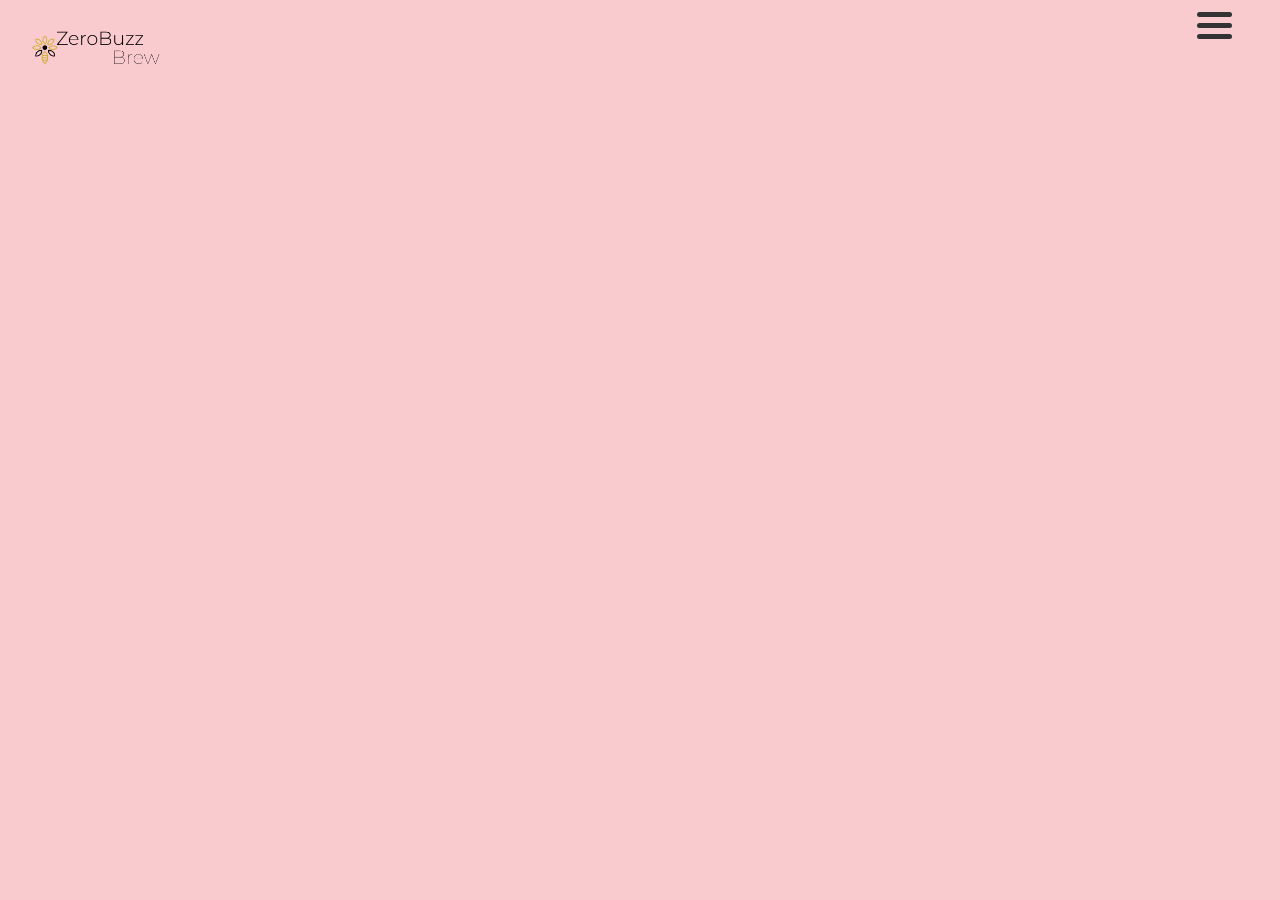
==== index.html @ d5bb7a89 "Header" ====
<!DOCTYPE html>
<html lang="da">
<head>
    <meta charset="UTF-8">
    <meta name="viewport" content="width=device-width, initial-scale=1.0">
    <title>ZeroBuzz Brew</title>
    <link rel="stylesheet" href="css/style.css">
</head>
<body>
<header> <!--Navigationsbar & logo-->
    <nav class="nav"> 
        <input type="checkbox" id="nav-checkbox" class="nav-checkbox"> <!--id skal bruges til checkboksens funktion, class skal style elementerne -->
    
        <!-- Burgerbar ikon -->
        <label for="nav-checkbox" class="nav-toggle">
                <section class="burgermenu-knap menu" onclick="myFunction(this)">
                    <section class="bar1"></section>
                    <section class="bar2"></section>
                    <section class="bar3"></section>
            </section></button>
        </label>
         
        <ul class="nav-menu"> <!-- burgermenu class-->
            <li><a href="index.html"> <!-- Logo, på linje med nav -->
               <img class="logo" src="images/lille-logo.webp" alt="lille-logo" >
            </a></li>

            <li><a class="dropdown-styling" href="#.html">NYHEDER</a> </li> 
            <li><a class="dropdown-styling" href="#.hmtl">ØL</a></li>
            <li><a class="dropdown-styling" href="#.html">EVENTS</a></li>
            <li><a class="dropdown-styling" href="#.html">BÆREDYGTIGHED</a></li>
            <li><a class="dropdown-styling" href="#.html">OM OS</a></li>
            <li><a class="dropdown-styling" href="#.html">FAQ</a></li>
        </ul>
    </nav>
</header>
<main>

</main>
</body>
</html>
---- css/style.css ----
/* Definerer de mest brugte farver og andre elementer i koden */
:root {
    --skriftfarve: #000;
    --primaer-lyseroed: #f9CBCE;
    --sekundaer-lyseroed: #DfADB0;
    --sekundaer-moerk-lyseroed: #C78D91;  
    --primaer-gul: #FFF3A4;
    --sekundaer-gul: #DFD381;
    --sekundaer-moerk-gul: #CCC06E;
}

a {
    text-decoration: none; /* fjerner streger under links */
    color: inherit; /* fjerner den blå farve i links */
    font-size: 1.2rem;
    font-weight: 300;
}

body {
    background-color: var(--primaer-lyseroed);
}

*,
*::before,
*::after {
    box-sizing: border-box;
    margin: 0;
    padding: 0;
    color: var(--skriftfarve);
    font-family: sans-serif;
}
/*------------------------------------------*/

/* FUNKTIONER / STYLING AF NAVIGATIONSBAR */

/* Styling af nav-tag */
nav {
    font-weight: 300;
    position: fixed; /* sikrer at nav følger skærmen, når der scrolles nedad */
    width: 100%; 
    top: 0; /* Placerer navigationen øverst på skærmen */
    z-index: 999; /* Høj z-index-værdi for at sikre, at det vises over andre elementer */
}

/* styling af den egentlige checkboks */
.nav-checkbox {
    display: none; /* fjerner den aktuelle checkboks fra syne*/
}

/* placering af burgermenu - bar-img */
.nav-toggle {
    position: absolute;
    cursor: pointer;
    margin: 0rem 1rem;
    right: 0; /* placerer img helt til højre */
    z-index: 1000; /* Sørger for, at burgermenu-ikonet vises over alt andet */
}

/* styling af burgermenu - bar-img */
.menu {
    width: 3.8rem; /* størrelse på img */
    margin: 0.4rem; /* placering af img fra top */
    right: 0;
    position: relative;
}

/* styling af navigation */
.nav-menu {
    display: flex;
    flex-direction: column; /* elementer på række - mobil view*/
    right: 0;
    margin: 0.7rem; 
    margin-bottom: 0; /* fjerner margin i bund */
    z-index: 100;
}

/* funktionalitet af burgermenu - bar-img */
#nav-checkbox:checked ~ ul.nav-menu li {
    display: block; /*kalder på liste elementerne, når der trykkes på bar-img */
}

/* styling af klik på links i nav */
a:active {
    background-color: var(--sekundaer-lyseroed); /* 
   giver aktiverede links en mørkere baggrundsfarve:*/
}

/* Justerer positionen af dropdown-lister */
.dropdown {
    position: absolute;
    right: 0; /* Højrestiller dropdown-listen */
    width: auto /* Definerer bredden af dropdown-listen */
}

/* layout af dropdown liste */
.dropdown li {
    border-style: solid;
    border-width: 0 0 0.15rem 0;
    border-color: var(--sekundaer-lyseroed);
    width: 95%;
}

/* styling af dropdown-lister */
ul {
    display: flex;
    flex-direction: column;
    list-style: none;
}

ul li a {
    display: block; 
    padding: 1rem 0.5rem;
}


/*----------------------------------------------*/


 /* STYLING AF LISTEDE ELEMENTER - LI */

/* layout af listede elementer */
.dropdown-styling {
    display: flex;
    justify-content: right; /* placerer menuen i højre side */
    padding-left: 1rem; /*luft mellem elementer */
    padding-right: 1.5rem;
    width: auto;
 }

 /* styling af tekst, i under-listede elementer*/
 li {
    display: flex;
    text-align: right;
    right: 0;
}

/* styling af listede elementer*/
nav li { 
    list-style: none; /* fjerner prikker fra listede elementer */
    display: none; /*viser kun listede elementer, når der klikkes på burgermenu-logo/img*/
}

/* placering af logo - i listede elementer */
li:first-child { /* first-child, fordi logo er første element i listede elementer. Denne skal være placeret anderledes. */
    margin-right: auto;
    display: block; /* sikrer at logo altid vises, selvom andre listede elementer er skjult*/
}

/* styling af logo-img */
.logo {
    width: 8rem; /* størrelse på img - rem pga. responsiv */
    margin-left: 0.8rem; /* luft omkring img, til nærliggende kanter*/
}


/*---------------------------------------------*/
/* Burgermenu Knappen */
.burgermenu-knap {
    display: inline-block; /* Giver mulighed for at indstille en bredde og højde på elementet */
    cursor: pointer; /* Ændre mussenmarkøren til en pegemarkør */
}
  
.bar1, .bar2, .bar3 {
    width: 35px; /* Bredden på burgermenuens streger */
    height: 5px; /* Tykkelsen på burgermenuens streger */
    background-color: #333; /* Udfyldt farve af burgermenuens streger */
    margin: 6px 0; /* Afstanden mellem hver bar */
    transition: 0.4s; /* Tiden overgangen tager */
    border-radius: 2rem; /* Afrundet kanter */
}
  
.change .bar1 {
    transform: translate(0, 11px) rotate(-45deg); /* Rotere første bar */
}
  
.change .bar2 {
    opacity: 0; /* Fade ud anden bar */
}
  
.change .bar3 {
    transform: translate(0, -11px) rotate(45deg); /* Rotere sidste bar */
}
  
/*---------------------------------------------*/
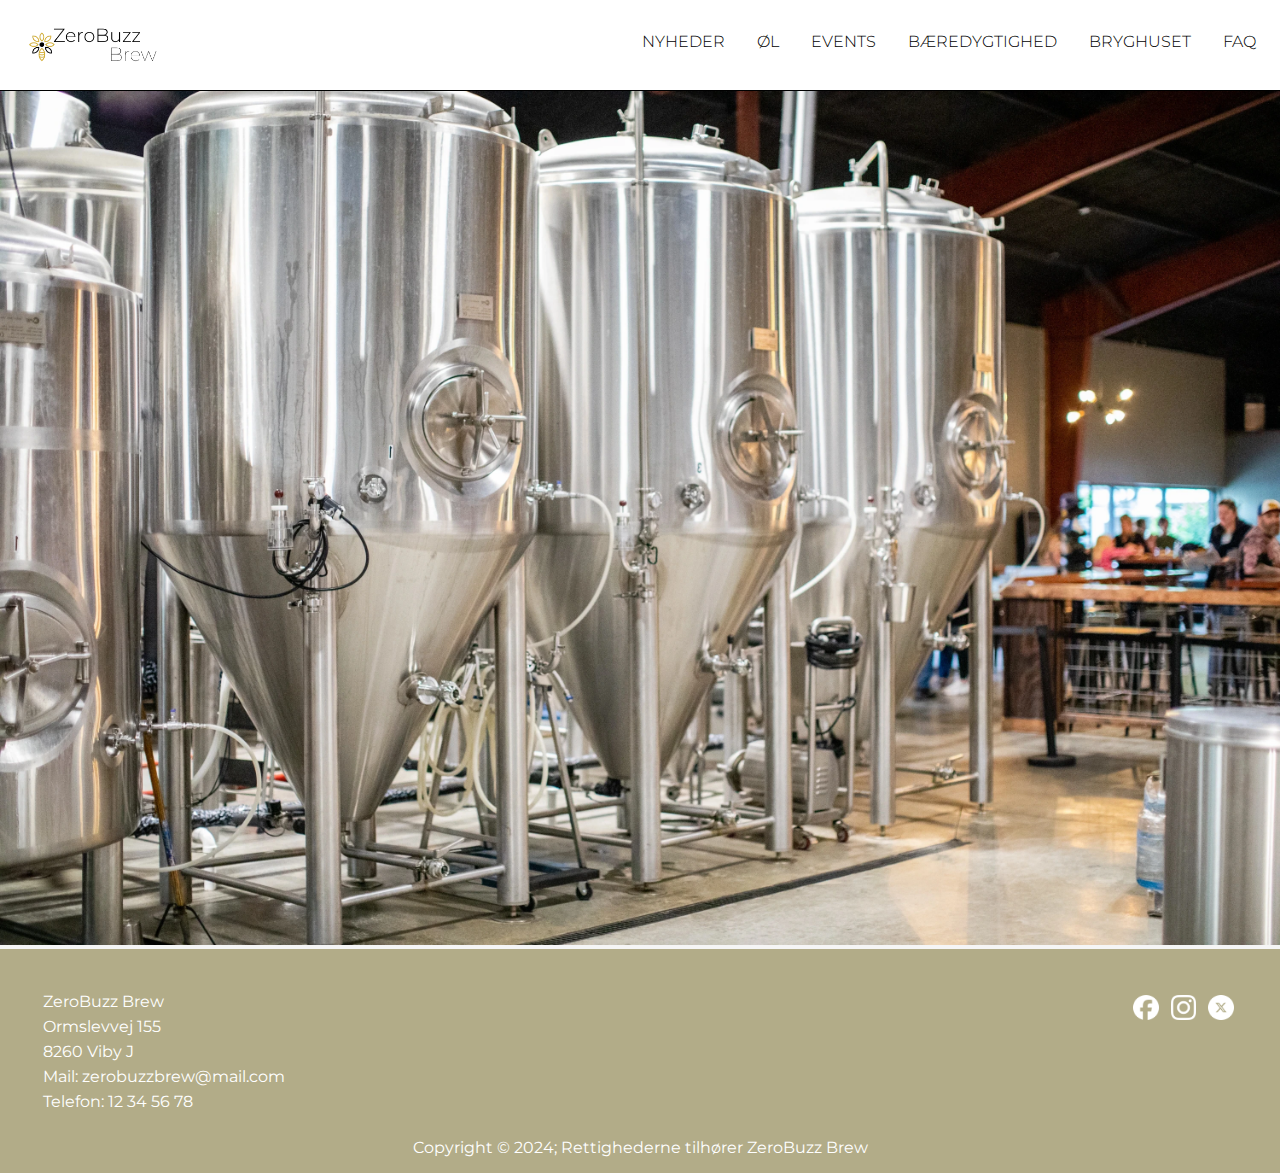
==== commit aeb2ed90: "torsdag formiddag" ====
--- a/index.html
+++ b/index.html
@@ -5,7 +5,17 @@
     <meta name="viewport" content="width=device-width, initial-scale=1.0">
     <title>ZeroBuzz Brew</title>
     <link rel="stylesheet" href="css/style.css">
+    <meta name="description" content="ZeroBuzz Brew
+    bedste alkoholfri øl. ZeroBuzz Brew er et mikrobryggeri, som specialisere i alkoholfri øl.">
+    <link rel="shortcut icon" href="#">
+
+    <!-- Google font  - Montserrat -->
+    <style>
+        @import url('https://fonts.googleapis.com/css2?family=Montserrat:ital,wght@0,100..900;1,100..900&display=swap');
+    </style>
+
 </head>
+
 <body>
 <header> <!--Navigationsbar & logo-->
     <nav class="nav"> 
@@ -26,16 +36,50 @@
             </a></li>
 
             <li><a class="dropdown-styling" href="#.html">NYHEDER</a> </li> 
-            <li><a class="dropdown-styling" href="#.hmtl">ØL</a></li>
-            <li><a class="dropdown-styling" href="#.html">EVENTS</a></li>
+            <li><a class="dropdown-styling" href="beers.html">ØL</a></li>
+            <li><a class="dropdown-styling" href="events.html">EVENTS</a></li>
             <li><a class="dropdown-styling" href="#.html">BÆREDYGTIGHED</a></li>
-            <li><a class="dropdown-styling" href="#.html">OM OS</a></li>
+            <li><a class="dropdown-styling" href="brewery.html">BRYGHUSET</a></li>
             <li><a class="dropdown-styling" href="#.html">FAQ</a></li>
         </ul>
     </nav>
 </header>
 <main>
+    <section >
+        <img src="images/brewery.webp" alt="bryghus" class="pic">
+    </section>
+</main>
+<footer>
+    <section class="footerContainer">
 
-</main>
+        <section class="footerAdresse">
+            <p>ZeroBuzz Brew</p>
+            <p>Ormslevvej 155</p>
+            <p>8260 Viby J</p>
+            <p>Mail: zerobuzzbrew@mail.com</p>
+            <p>Telefon: 12 34 56 78</p>
+        </section>
+
+        <section class="footerSocialemedier">
+            <li><a class="footer" href="#">
+                <img src="images/facebook-icon.webp" alt="facebook-icon">
+            </a></li>
+            <li><a class="footer" href="#">
+                <img src="images/instagram-icon.webp" alt="instagram-icon">
+            </a></li> 
+            <li><a class="footer" href="#">
+                <img src="images/x-icon.webp" alt="x-icon">
+            </a></li>
+        </section>
+    
+    </section>
+
+    <section class="footerBottom">
+        <p>Copyright &copy; 2024; Rettighederne tilhører ZeroBuzz Brew</p>
+    </section>
+
+</footer>
+
+<script src="js/script.js"></script>
 </body>
 </html>--- a/css/style.css
+++ b/css/style.css
@@ -1,45 +1,58 @@
+/* / <uniquifier>: Use a unique and descriptive class name
+// <weight>: Use a value from 100 to 900
+
+.montserrat-<uniquifier> {
+  font-family: "Montserrat", sans-serif;
+  font-optical-sizing: auto;
+  font-weight: <weight>;
+  font-style: normal;
+} */
+
+
 /* Definerer de mest brugte farver og andre elementer i koden */
 :root {
-    --skriftfarve: #000;
-    --primaer-lyseroed: #f9CBCE;
-    --sekundaer-lyseroed: #DfADB0;
-    --sekundaer-moerk-lyseroed: #C78D91;  
-    --primaer-gul: #FFF3A4;
-    --sekundaer-gul: #DFD381;
-    --sekundaer-moerk-gul: #CCC06E;
+    --sort: #000;
+    --hvid: #ffffff;
+    --navigationsbar: #ffffff;
+    --baggrundsfarve: #f5f5f5;
 }
 
 a {
     text-decoration: none; /* fjerner streger under links */
     color: inherit; /* fjerner den blå farve i links */
-    font-size: 1.2rem;
+    font-size: 1rem;
     font-weight: 300;
-}
-
-body {
-    background-color: var(--primaer-lyseroed);
-}
-
+    font-family: "Montserrat", sans-serif;
+}
+
+
+/* Basic stylings - generelt for html */
 *,
 *::before,
 *::after {
-    box-sizing: border-box;
     margin: 0;
     padding: 0;
-    color: var(--skriftfarve);
-    font-family: sans-serif;
-}
-/*------------------------------------------*/
-
-/* FUNKTIONER / STYLING AF NAVIGATIONSBAR */
+    box-sizing: border-box;
+    font-family: "Montserrat", sans-serif;
+}
+
+body {
+    background-color: var(--baggrundsfarve);
+    font-family: "Montserrat", sans-serif;
+}
+
+/*---------------------------------------------------------------------------------------*/
+
+/* NAVIGATIONSBAR STYLING */
 
 /* Styling af nav-tag */
 nav {
     font-weight: 300;
     position: fixed; /* sikrer at nav følger skærmen, når der scrolles nedad */
-    width: 100%; 
+    width: 100%; /* Fylder hele skærmen ud */
     top: 0; /* Placerer navigationen øverst på skærmen */
     z-index: 999; /* Høj z-index-værdi for at sikre, at det vises over andre elementer */
+    background-color: var(--navigationsbar);
 }
 
 /* styling af den egentlige checkboks */
@@ -47,20 +60,19 @@
     display: none; /* fjerner den aktuelle checkboks fra syne*/
 }
 
-/* placering af burgermenu - bar-img */
+/* placering af burgermenu - bar */
 .nav-toggle {
     position: absolute;
     cursor: pointer;
     margin: 0rem 1rem;
-    right: 0; /* placerer img helt til højre */
+    right: 0; /* placerer elementet helt til højre */
     z-index: 1000; /* Sørger for, at burgermenu-ikonet vises over alt andet */
 }
 
-/* styling af burgermenu - bar-img */
+/* styling af burgermenu - bar */
 .menu {
-    width: 3.8rem; /* størrelse på img */
-    margin: 0.4rem; /* placering af img fra top */
-    right: 0;
+    margin: 1.5rem; /* placering af bar fra top */
+    right: 0; /* placerer elementet helt til højre */
     position: relative;
 }
 
@@ -68,71 +80,33 @@
 .nav-menu {
     display: flex;
     flex-direction: column; /* elementer på række - mobil view*/
-    right: 0;
-    margin: 0.7rem; 
+    right: 0; /* placerer elementet helt til højre */
+    margin: 0.7rem; /* Giver luft omkring */
     margin-bottom: 0; /* fjerner margin i bund */
-    z-index: 100;
+    z-index: 1000;
 }
 
 /* funktionalitet af burgermenu - bar-img */
 #nav-checkbox:checked ~ ul.nav-menu li {
-    display: block; /*kalder på liste elementerne, når der trykkes på bar-img */
+    display: block; /*kalder på liste elementerne, når der trykkes på bar */
 }
 
 /* styling af klik på links i nav */
 a:active {
-    background-color: var(--sekundaer-lyseroed); /* 
-   giver aktiverede links en mørkere baggrundsfarve:*/
-}
-
-/* Justerer positionen af dropdown-lister */
-.dropdown {
-    position: absolute;
-    right: 0; /* Højrestiller dropdown-listen */
-    width: auto /* Definerer bredden af dropdown-listen */
-}
-
-/* layout af dropdown liste */
-.dropdown li {
-    border-style: solid;
-    border-width: 0 0 0.15rem 0;
-    border-color: var(--sekundaer-lyseroed);
-    width: 95%;
-}
-
-/* styling af dropdown-lister */
-ul {
-    display: flex;
-    flex-direction: column;
-    list-style: none;
-}
-
-ul li a {
-    display: block; 
-    padding: 1rem 0.5rem;
-}
-
-
-/*----------------------------------------------*/
-
-
- /* STYLING AF LISTEDE ELEMENTER - LI */
+    background-color: var(--hvid); /* giver aktiverede links en mørkere baggrundsfarve:*/
+}
 
 /* layout af listede elementer */
 .dropdown-styling {
     display: flex;
-    justify-content: right; /* placerer menuen i højre side */
+    justify-content: left; /* placerer menuen i venstre side */
     padding-left: 1rem; /*luft mellem elementer */
-    padding-right: 1.5rem;
-    width: auto;
- }
-
- /* styling af tekst, i under-listede elementer*/
- li {
-    display: flex;
-    text-align: right;
-    right: 0;
-}
+    padding-right: 1rem; /*luft mellem elementer */
+    width: 100%; /* Fylder hele skærmen ud */
+    border-bottom: 0.5px solid var(--sort);
+}
+
+/* styling af tekst, i under-listede elementer*/
 
 /* styling af listede elementer*/
 nav li { 
@@ -146,6 +120,17 @@
     display: block; /* sikrer at logo altid vises, selvom andre listede elementer er skjult*/
 }
 
+ul {
+    display: flex;
+    flex-direction: column; /* Placerer elementerne i en kolonne */
+    list-style: none; /* fjerner prikker fra listede elementer */
+}
+
+ul li a {
+    display: block; 
+    padding: 1rem 0.5rem; /* Afstand 1rem til top og bund. Afstand til siderne*/
+}
+
 /* styling af logo-img */
 .logo {
     width: 8rem; /* størrelse på img - rem pga. responsiv */
@@ -153,22 +138,21 @@
 }
 
 
-/*---------------------------------------------*/
-/* Burgermenu Knappen */
+/*------------------------------------------------------------------------------------------*/
+/* Burgermenu Knappen STYLING */
 .burgermenu-knap {
     display: inline-block; /* Giver mulighed for at indstille en bredde og højde på elementet */
     cursor: pointer; /* Ændre mussenmarkøren til en pegemarkør */
 }
   
 .bar1, .bar2, .bar3 {
-    width: 35px; /* Bredden på burgermenuens streger */
-    height: 5px; /* Tykkelsen på burgermenuens streger */
-    background-color: #333; /* Udfyldt farve af burgermenuens streger */
-    margin: 6px 0; /* Afstanden mellem hver bar */
+    width: 35px; /* Bredden på burgermenuens bar */
+    height: 3px; /* Tykkelsen på burgermenuens bar */
+    background-color: var(--sort); /* Udfyldt farve af burgermenuens bar */
+    margin: 8px 0; /* Afstanden mellem hver bar */
     transition: 0.4s; /* Tiden overgangen tager */
     border-radius: 2rem; /* Afrundet kanter */
 }
-  
 .change .bar1 {
     transform: translate(0, 11px) rotate(-45deg); /* Rotere første bar */
 }
@@ -180,5 +164,320 @@
 .change .bar3 {
     transform: translate(0, -11px) rotate(45deg); /* Rotere sidste bar */
 }
-  
-/*---------------------------------------------*/+/*------------------------------------------------------------------------------------------*/
+/*  */
+/* FOOTER STYLING */
+footer {
+    background-color: #B2AC88;
+    width: 100%; /* Fylder hele skærmen ud */
+    padding: 2.5rem 2.5rem 1rem; /* Afstand rundet om elementerne i rem, så det er responsivt */
+    color: var(--hvid); /* Gør skriften hvid */
+}
+  
+.footerContainer {
+    display: flex;
+    justify-content: space-between; /* Placerer elementerne i hver side af skærmen */
+}
+  
+.footerAdresse p {
+    padding: 3px; /* Afstand mellem teksten */
+}
+  
+.footerSocialemedier {
+    list-style: none; /* Fjerner prikker fra listede elementer */
+    display: flex;
+    flex-direction: row; /* Placerer elementerne i på række */ 
+}
+.footerSocialemedier img {
+    width: 1.6rem; /* Definere størrelsen på ikonerne */
+    height: auto;
+    margin: 6px; /* Luft omrking hvert element */
+}
+ /*  */
+.footerBottom {
+    padding-top: 1.5rem;  /* Afstand til footerContainer over */
+    text-align: center;  /* Placerer teksten i midten */
+}
+
+/*------------------------------------------------------------------------------------------*/
+/* STYLING AF MAIN */
+main{
+    margin-top: 5.7rem;  /* Rykker det ud under fra headeren */
+}
+
+.pic {
+    width: 100%;
+}
+
+/*------------------------------------------------------------------------------------------*/
+/* ØL STYLING */
+
+/* Styling af velkomst billed */
+.billed-container-top {
+    position: relative;
+}
+
+.billed-container-top img {
+    display: block;
+    width: 100%;
+    object-fit: cover;
+}
+
+/* Styling af tekst over billed */
+.overlay-tekst {
+    position: absolute;
+    top: 50%; /* sikrer placering i midten, både vertikalt og horisontalt i forhold til det omsluttende billede. */
+    left: 50%; /* sikrer placering i midten */
+    transform: translate(-50%, -50%); /* Transform-funktionen bruges til at finjustere placeringen */
+    padding: 1rem; /* Luft omkring tekst */
+    color: var(--hvid); /* Gør skriften hvid */
+    text-align: center; /* Placerer teksten i midten */
+}
+
+.overlay-heading {
+    font-size: 2rem; /* Tekst størrelsen */
+    font-weight: 400; /* Tykkelsen af teksten */
+}
+
+.overlay-bodytext {
+    line-height: 1.8rem; /*linjeafstand*/
+    font-weight: 200; /* Tykkelsen af teksten */
+}
+
+/* bodytext - teksten under billedet */
+.beer-bodytext {
+    display: flex;
+    justify-content: center; /* Placerer tekstboksen i midten */
+    text-align: center; /* Placere teksen i midten */
+    padding: 3rem; /* Luft omkring tekstboksen */
+}
+
+/* Produkt galleri */
+.products-gallery {
+    width: 100%;
+    display: flex;
+    flex-direction: column; /* Placerer elementerne i en kolonne */
+    padding: 1.5rem;  /* Luft omkring */
+}
+
+.products-gallery img {
+    width: 100%;  /* Størrelsen på billedet */
+    height: auto; 
+    
+}
+
+.product-description {
+    text-align: center;  /* Placerer teksten i midten */
+}
+
+/*------------------------------------------------------------------------------------------*/
+
+/* EVENTS STYLING */
+
+/* Overskrift */
+.events-heading h1 {
+    display: flex;
+    justify-content: center; /* Placerer tekstboksen i midten */
+    text-align: center; /* Placere teksen i midten */
+    padding: 3rem; /* Luft omkring tekstboksen */
+    font-weight: 500;
+}
+
+/* events dele */
+.events-del {
+    width: 100%;
+    display: flex;
+    flex-direction: column; /* Placerer elementerne i en kolonne */
+    padding: 1rem 1rem; /* Luft omkring */
+
+}
+
+.events-del img {
+    width: 100%;  /* Størrelsen på billedet */
+    height: auto; 
+    border-radius: 2rem; /* Afrundet kanter */
+}
+
+.events-description {
+    text-align: center;  /* Placerer teksten i midten */
+    padding-top: 1rem; /* Afstand mellem billed og tekst under */
+}
+
+
+/*------------------------------------------------------------------------------------------*/
+
+/* BRYGHUSET STYLING */
+
+/* Overskrift */
+.brewery-heading h1 {
+    display: flex;
+    justify-content: center; /* Placerer tekstboksen i midten */
+    text-align: center; /* Placere teksen i midten */
+    padding: 3rem; /* Luft omkring tekstboksen */
+    font-weight: 500;
+}
+
+.brewery-history {
+    display: flex;
+    flex-direction: column;
+    justify-content: center;
+    padding: 0 3rem 3rem 3rem;
+}
+
+.brewery-history1 {
+    padding-bottom: 3.5rem;
+}
+
+.brewery-history h4 {
+    text-align:left;
+    font-weight: 600;
+    font-style: bold;
+}
+
+.brewery-history p {
+    font-weight: 200;
+    padding-top: 1rem;
+    padding-bottom: 2rem;
+}
+
+
+/*------------------------------------------------------------------------------------------*/
+
+/* RESPONSIVE - MEDIA QUERIES */
+
+
+/* FOR MOBILE VIEW */
+@media only screen and (max-width: 320px) {
+    /* STYLING AF FOOTER */
+    .footerSocialemedier {
+        flex-direction: column;  /* Placerer elementerne i en kolonne */
+    }
+    .footerSocialemedier img {
+        margin: 3px;  /* Luften omkring elementerne */
+    }
+}
+
+@media only screen and (max-width: 425px) {
+    .overlay-bodytext {
+        display: none; /* Fjerne teksten, da jeg synes det ikke passer til mobil layout */
+    }
+}
+
+
+/* FOR DESKTOP VIEW */
+@media only screen and (min-width: 768px) {
+    /* STYLING AF NAVIGATION */
+    nav {
+        border-bottom: 0.5px solid var(--sort);  /* Placere en streg under header */
+    }
+    .nav-toggle {
+        display: none; /* skjuler bar-img i desktop view */
+    }
+
+    .nav-menu {
+        flex-direction: row; /* ændrer opstilling/retning på listede elementer i nav */
+        /* styling af navigationsbar */
+        display: flex;
+        right: 0; /* placerer elementet helt til højre */
+        margin: 0.5rem; /* Afstand omkring */
+        z-index: 100;
+    }
+
+    .dropdown-styling {
+        margin-top: 0.5rem; /* gør teksten på linje med logo (midten) */
+        margin-bottom: 0.5rem; /* gør giver sammen afstand som top til tekst til tekst til bund */
+        border-bottom: none; /* Fjerne stregen under hvert element */
+    }
+
+    nav li {
+        display: block; /* gør listede elementer synlige */
+    }
+
+    a {
+        font-size: 0.9rem; /* tilpasser tekst størrelsen skærmstørrelsen */
+    }
+
+ /* ØL */
+    .overlay-heading {
+        font-size: 3rem; /* Tekstens størrelse */
+        font-weight: 400; /* Tykkelsen på teksen */
+    }
+
+    .overlay-bodytext {
+        font-size: 1.25rem; /* Tekstens størrelse */
+    }
+
+    /* Produkt galleri */
+    .products-gallery-row {
+        display: flex;
+        flex-flow: row wrap; /* Placerer elementerne på en række med 'row' og med 'wrap' pakker elementerne på flere linjer. */
+        justify-content: center; /* Placerer elementerne i midten */
+    }
+
+    .products-gallery {
+        width: 50%; /* Størrelsen på elementerne */
+    }
+
+    .product-description {
+        padding: 2rem; /* Luft omkring teksten */
+    }
+
+/* EVENTS */
+
+    /* Events dele */
+    .events-row {
+        display: flex;
+        flex-flow: row wrap; /* Placerer elementerne på en række med 'row' og med 'wrap' pakker elementerne på flere linjer. */
+        justify-content: center; /* Placerer elementerne i midten */
+    }
+
+    .events-del {
+        width: 50%; /* Størrelsen på elementerne */
+    }
+
+    .events-description {
+        padding: 2rem; /* Luft omkring teksten */
+    }
+
+}
+
+
+
+@media only screen and (min-width: 769px) {
+    a {
+        font-size: 1rem; /* tilpasser tekst størrelsen skærmstørrelsen */
+    }
+
+ /* ØL */
+    .overlay-heading {
+        font-size: 4rem; /* Tekstens størrelsen */
+    }
+
+    .overlay-bodytext {
+        font-size: 1.5rem; /* Tekstens størrelsen */
+        line-height: 2.3rem; /* Linjeafstand */
+    }
+
+    /* Produkt galleri */
+    .products-gallery-row {
+        display: flex;
+        flex-flow: row wrap; /* Placerer elementerne på en række med 'row' og med 'wrap' pakker elementerne på flere linjer. */
+        justify-content: center; /* Placerer elementerne i midten */
+    }
+
+    .products-gallery {
+        width: 25%; /* Størrelsen på elementerne */
+    }
+
+/* EVENTS */
+    /* events dele */
+    .events-row {
+        display: flex;
+        flex-flow: row wrap; /* Placerer elementerne på en række med 'row' og med 'wrap' pakker elementerne på flere linjer. */
+        justify-content: center; /* Placerer elementerne i midten */
+    }
+
+    .events-del {
+        width: 25%; /* Størrelsen på elementerne */
+    }
+}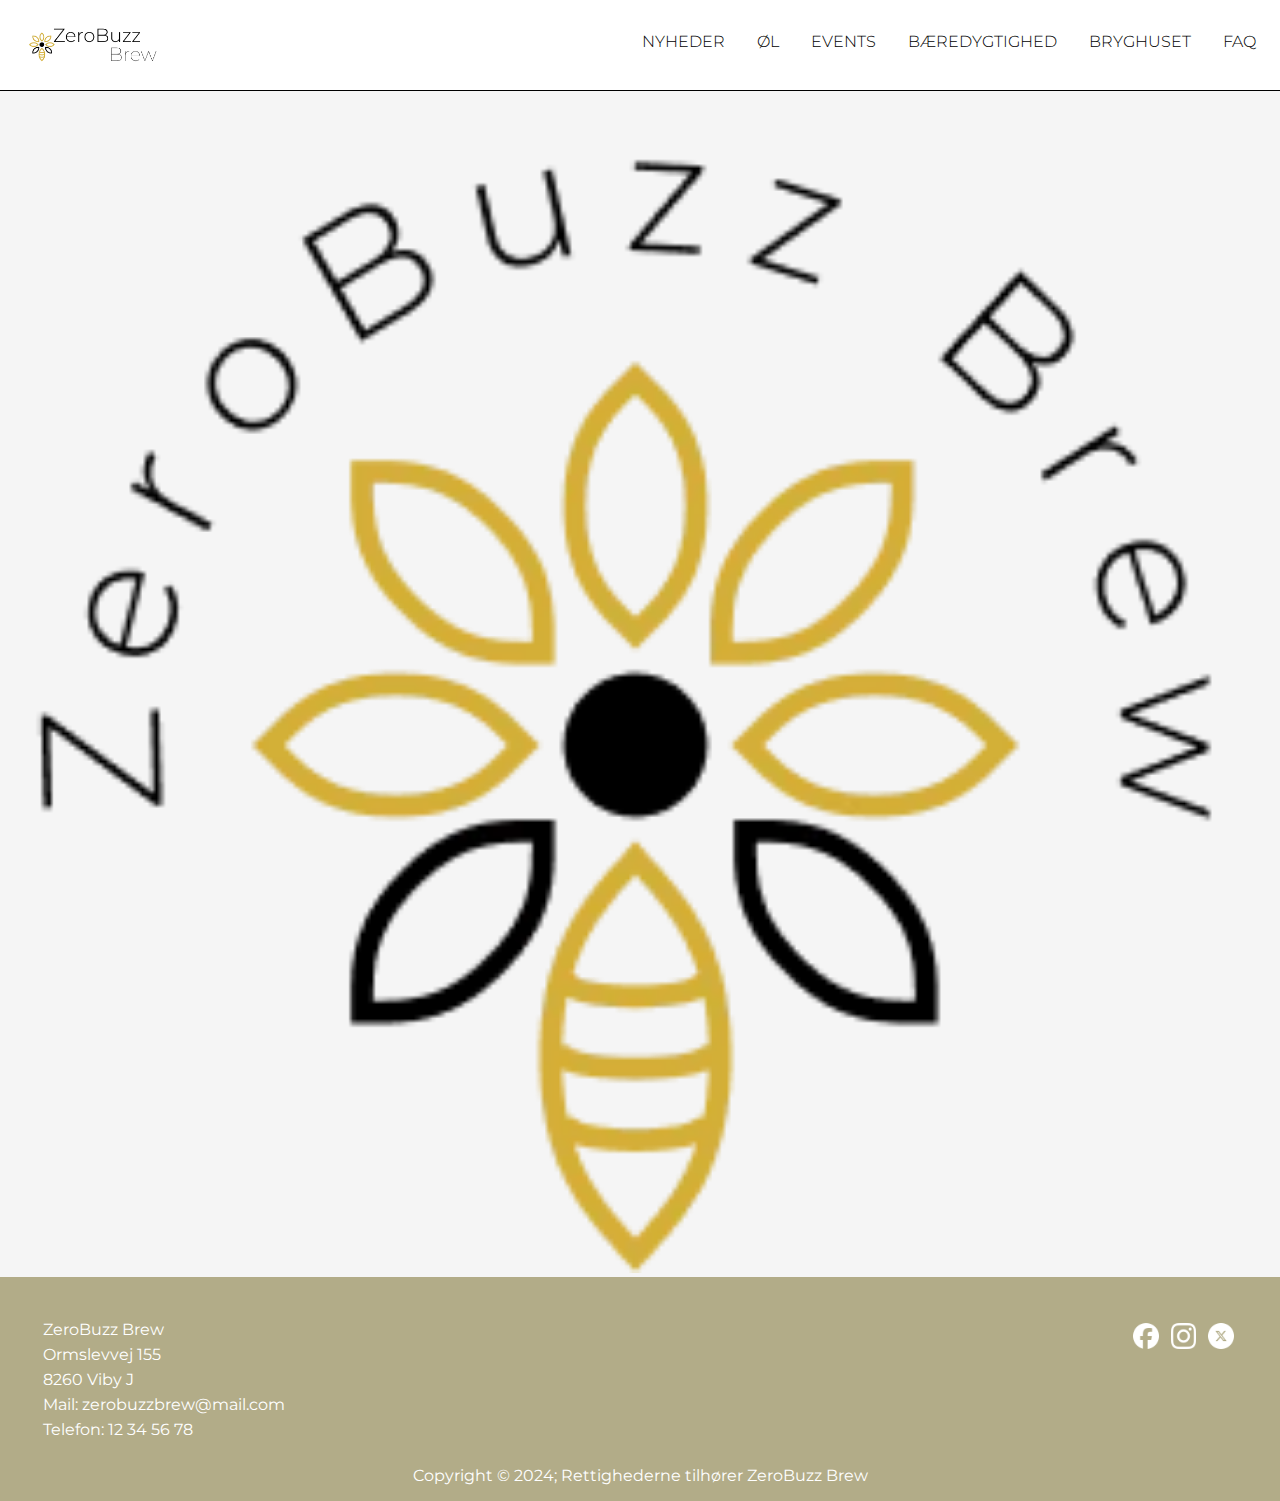
==== commit 3caeb337: "torsdag aften" ====
--- a/index.html
+++ b/index.html
@@ -46,7 +46,7 @@
 </header>
 <main>
     <section >
-        <img src="images/brewery.webp" alt="bryghus" class="pic">
+        <img src="images/stor-logo.webp" alt="stor-logo" class="pic">
     </section>
 </main>
 <footer>
--- a/css/style.css
+++ b/css/style.css
@@ -340,33 +340,54 @@
     padding-bottom: 2rem;
 }
 
+.brewery-img1 {
+    width: 100%;
+    padding-bottom: 1.5rem;
+    border-radius: 1.75rem 6rem 0 6rem;
+}
+
+.brewery-img2 {
+    width: 100%;
+    padding-bottom: 1.5rem;
+    border-radius: 6rem 1.75rem 6rem 0;
+}
 
 /*------------------------------------------------------------------------------------------*/
 
 /* RESPONSIVE - MEDIA QUERIES */
 
 
-/* FOR MOBILE VIEW */
+/* FOR MOBILE VIEW - LILLE MOBIL*/
 @media only screen and (max-width: 320px) {
-    /* STYLING AF FOOTER */
+ /* STYLING AF FOOTER */
     .footerSocialemedier {
         flex-direction: column;  /* Placerer elementerne i en kolonne */
     }
     .footerSocialemedier img {
         margin: 3px;  /* Luften omkring elementerne */
     }
-}
-
+    footer {
+        font-size: 0.5rem;
+    }
+}
+
+/* FOR MOBILE VIEW - STOR MOBIL*/
 @media only screen and (max-width: 425px) {
+ /* FOOTER */
+    footer {
+        font-size: 0.8rem;
+    }
+ /* ØL */
     .overlay-bodytext {
         display: none; /* Fjerne teksten, da jeg synes det ikke passer til mobil layout */
     }
 }
 
 
+
 /* FOR DESKTOP VIEW */
 @media only screen and (min-width: 768px) {
-    /* STYLING AF NAVIGATION */
+ /* STYLING AF NAVIGATION */
     nav {
         border-bottom: 0.5px solid var(--sort);  /* Placere en streg under header */
     }
@@ -422,7 +443,7 @@
         padding: 2rem; /* Luft omkring teksten */
     }
 
-/* EVENTS */
+ /* EVENTS */
 
     /* Events dele */
     .events-row {
@@ -438,7 +459,13 @@
     .events-description {
         padding: 2rem; /* Luft omkring teksten */
     }
-
+ /* BREWERY */
+    .brewery-history img {
+        width: 75%;
+        display: flex;
+        align-self: center;
+        padding-bottom: 2.5rem;
+    }
 }
 
 
@@ -469,7 +496,7 @@
         width: 25%; /* Størrelsen på elementerne */
     }
 
-/* EVENTS */
+ /* EVENTS */
     /* events dele */
     .events-row {
         display: flex;
@@ -480,4 +507,12 @@
     .events-del {
         width: 25%; /* Størrelsen på elementerne */
     }
+
+ /* BREWERY */
+    .brewery-history img {
+        width: 65%;
+        display: flex;
+        align-self: center;
+        padding-bottom: 2.5rem;
+    }   
 }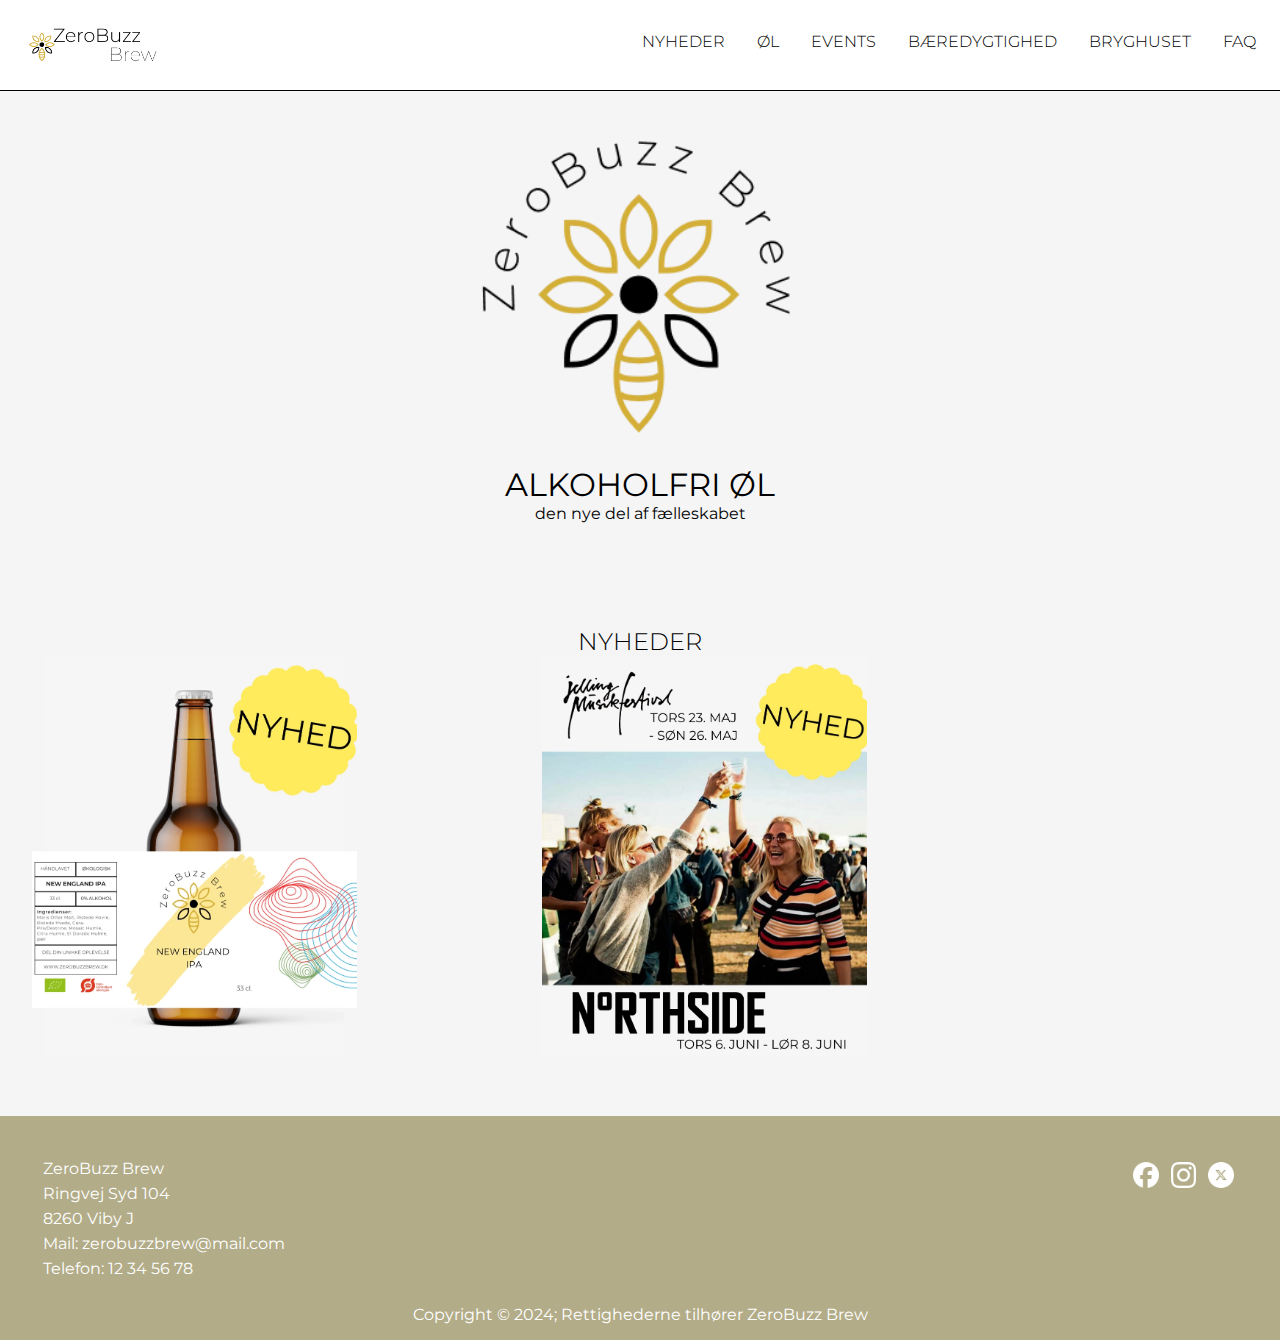
==== commit cc17acca: "fredag aften" ====
--- a/index.html
+++ b/index.html
@@ -13,10 +13,14 @@
     <style>
         @import url('https://fonts.googleapis.com/css2?family=Montserrat:ital,wght@0,100..900;1,100..900&display=swap');
     </style>
+    <!-- Google pil -->
+    <link rel="stylesheet" href="https://fonts.googleapis.com/css2?family=Material+Symbols+Outlined:opsz,wght,FILL,GRAD@20..48,100..700,0..1,-50..200" /> <!-- pil mod venstre -->
+    <link rel="stylesheet" href="https://fonts.googleapis.com/css2?family=Material+Symbols+Outlined:opsz,wght,FILL,GRAD@20..48,100..700,0..1,-50..200" /> <!-- pil mod højre -->
 
 </head>
 
 <body>
+
 <header> <!--Navigationsbar & logo-->
     <nav class="nav"> 
         <input type="checkbox" id="nav-checkbox" class="nav-checkbox"> <!--id skal bruges til checkboksens funktion, class skal style elementerne -->
@@ -44,17 +48,39 @@
         </ul>
     </nav>
 </header>
+
 <main>
-    <section >
-        <img src="images/stor-logo.webp" alt="stor-logo" class="pic">
+    <section class="forside-velkomst">
+        <img src="images/stor-logo.webp" alt="stor-logo" class="forside-logo">
+        <h1>ALKOHOLFRI ØL </h1>
+        <p>den nye del af fælleskabet</p>
+    </section>
+
+    <section class="forside-nyhed">
+        <h2>NYHEDER</h2>
+        <section class="slider-wrapper">
+            <section class="image-list">
+                <li><a href="beers.html"> <img src="images/nyhed-øl.webp" alt="Nyhed - new england ipa" class="image-item"></a></li>
+                <li><a href="#"> <img src="images/nyhed-festival.webp" alt="Nyhed - festival" class="image-item"></a></li>
+            </section>
+        </section>
+    </section>
+
+    <section class="forside-events">
+
+    </section>
+
+
+    <section class="forside-brewery">
+
     </section>
 </main>
+
 <footer>
     <section class="footerContainer">
-
         <section class="footerAdresse">
             <p>ZeroBuzz Brew</p>
-            <p>Ormslevvej 155</p>
+            <p>Ringvej Syd 104</p>
             <p>8260 Viby J</p>
             <p>Mail: zerobuzzbrew@mail.com</p>
             <p>Telefon: 12 34 56 78</p>
@@ -71,13 +97,11 @@
                 <img src="images/x-icon.webp" alt="x-icon">
             </a></li>
         </section>
-    
     </section>
 
     <section class="footerBottom">
         <p>Copyright &copy; 2024; Rettighederne tilhører ZeroBuzz Brew</p>
     </section>
-
 </footer>
 
 <script src="js/script.js"></script>
--- a/css/style.css
+++ b/css/style.css
@@ -1,12 +1,3 @@
-/* / <uniquifier>: Use a unique and descriptive class name
-// <weight>: Use a value from 100 to 900
-
-.montserrat-<uniquifier> {
-  font-family: "Montserrat", sans-serif;
-  font-optical-sizing: auto;
-  font-weight: <weight>;
-  font-style: normal;
-} */
 
 
 /* Definerer de mest brugte farver og andre elementer i koden */
@@ -20,9 +11,9 @@
 a {
     text-decoration: none; /* fjerner streger under links */
     color: inherit; /* fjerner den blå farve i links */
-    font-size: 1rem;
-    font-weight: 300;
-    font-family: "Montserrat", sans-serif;
+    font-size: 1rem; /* Skriftstørrelse */
+    font-weight: 300; /* Skrifttykkelse */
+    font-family: "Montserrat", sans-serif; /* Skrifttype */
 }
 
 
@@ -37,22 +28,25 @@
 }
 
 body {
-    background-color: var(--baggrundsfarve);
-    font-family: "Montserrat", sans-serif;
-}
-
+    background-color: var(--baggrundsfarve); /* Baggrundsfarve */
+    font-family: "Montserrat", sans-serif; /* Skrifttype */
+}
+
+main{
+    margin-top: 5.7rem;  /* Rykker det ud under fra headeren */
+}
 /*---------------------------------------------------------------------------------------*/
 
 /* NAVIGATIONSBAR STYLING */
 
 /* Styling af nav-tag */
 nav {
-    font-weight: 300;
+    font-weight: 300; /* Skrifttype */
     position: fixed; /* sikrer at nav følger skærmen, når der scrolles nedad */
     width: 100%; /* Fylder hele skærmen ud */
     top: 0; /* Placerer navigationen øverst på skærmen */
     z-index: 999; /* Høj z-index-værdi for at sikre, at det vises over andre elementer */
-    background-color: var(--navigationsbar);
+    background-color: var(--navigationsbar); /* Baggrundsfarve */
 }
 
 /* styling af den egentlige checkboks */
@@ -64,7 +58,7 @@
 .nav-toggle {
     position: absolute;
     cursor: pointer;
-    margin: 0rem 1rem;
+    margin: 0rem 1rem; /* Luft over til siderne */
     right: 0; /* placerer elementet helt til højre */
     z-index: 1000; /* Sørger for, at burgermenu-ikonet vises over alt andet */
 }
@@ -103,7 +97,7 @@
     padding-left: 1rem; /*luft mellem elementer */
     padding-right: 1rem; /*luft mellem elementer */
     width: 100%; /* Fylder hele skærmen ud */
-    border-bottom: 0.5px solid var(--sort);
+    border-bottom: 0.5px solid var(--sort); /* Streg under hvert element i dropdown-menu */
 }
 
 /* styling af tekst, i under-listede elementer*/
@@ -168,7 +162,7 @@
 /*  */
 /* FOOTER STYLING */
 footer {
-    background-color: #B2AC88;
+    background-color: #B2AC88; /* Baggrundsfarve på footer */
     width: 100%; /* Fylder hele skærmen ud */
     padding: 2.5rem 2.5rem 1rem; /* Afstand rundet om elementerne i rem, så det er responsivt */
     color: var(--hvid); /* Gør skriften hvid */
@@ -200,13 +194,56 @@
 }
 
 /*------------------------------------------------------------------------------------------*/
-/* STYLING AF MAIN */
-main{
-    margin-top: 5.7rem;  /* Rykker det ud under fra headeren */
-}
-
-.pic {
-    width: 100%;
+
+/* FORSIDE STYLING */
+.forside-logo {
+    width: 100%; /* Størrelse på logo */
+    padding: 2rem 3.5rem 2rem 3.5rem; /* Luft omkring logo */
+    display: flex;
+    justify-content: center; /* Placering i midten */
+}
+.forside-velkomst {
+    display: flex;
+    flex-direction: column; /* Placerer elementerne i en kolonne */
+    align-items: center; /* Placerer elementerne i midten */
+    padding-bottom: 3.5rem; /* Afstand til næste section under */
+}
+.forside-velkomst h1 {
+    font-weight: 400; /* Skrifttykkelse */
+}
+
+.forside-nyhed {
+    padding: 3rem 2rem 3.5rem 2rem; /* Afstand rundt om sectionen */
+}
+.forside-nyhed{
+    list-style: none;
+}
+.forside-nyhed h2 {
+    display: flex;
+    justify-content: center; /* Placerer overskriften i midten */
+    font-weight: 300; /* Skriftykkelsen */
+}
+
+/* billed-slide */
+.image-list {
+    display: flex;
+    align-items: center;
+    justify-content: center;
+    width: 80%;
+}
+
+.slider-wrapper .image-list {
+    display: grid;
+    gap: 1.5rem;
+    overflow-x: auto;
+    scrollbar-width: 50%;
+    grid-template-columns: repeat(2,1fr);
+}
+
+.slider-wrapper .image-list .image-item {
+    width: 20.3rem;
+    height: 25rem;
+    object-fit: cover;
 }
 
 /*------------------------------------------------------------------------------------------*/
@@ -356,7 +393,6 @@
 
 /* RESPONSIVE - MEDIA QUERIES */
 
-
 /* FOR MOBILE VIEW - LILLE MOBIL*/
 @media only screen and (max-width: 320px) {
  /* STYLING AF FOOTER */
@@ -418,6 +454,19 @@
         font-size: 0.9rem; /* tilpasser tekst størrelsen skærmstørrelsen */
     }
 
+ /* FORSIDE */
+    
+    .forside-logo {
+        width: 35%;
+    }
+
+    .slider-wrapper .image-list {
+        gap: 3rem;
+    }
+
+
+
+
  /* ØL */
     .overlay-heading {
         font-size: 3rem; /* Tekstens størrelse */
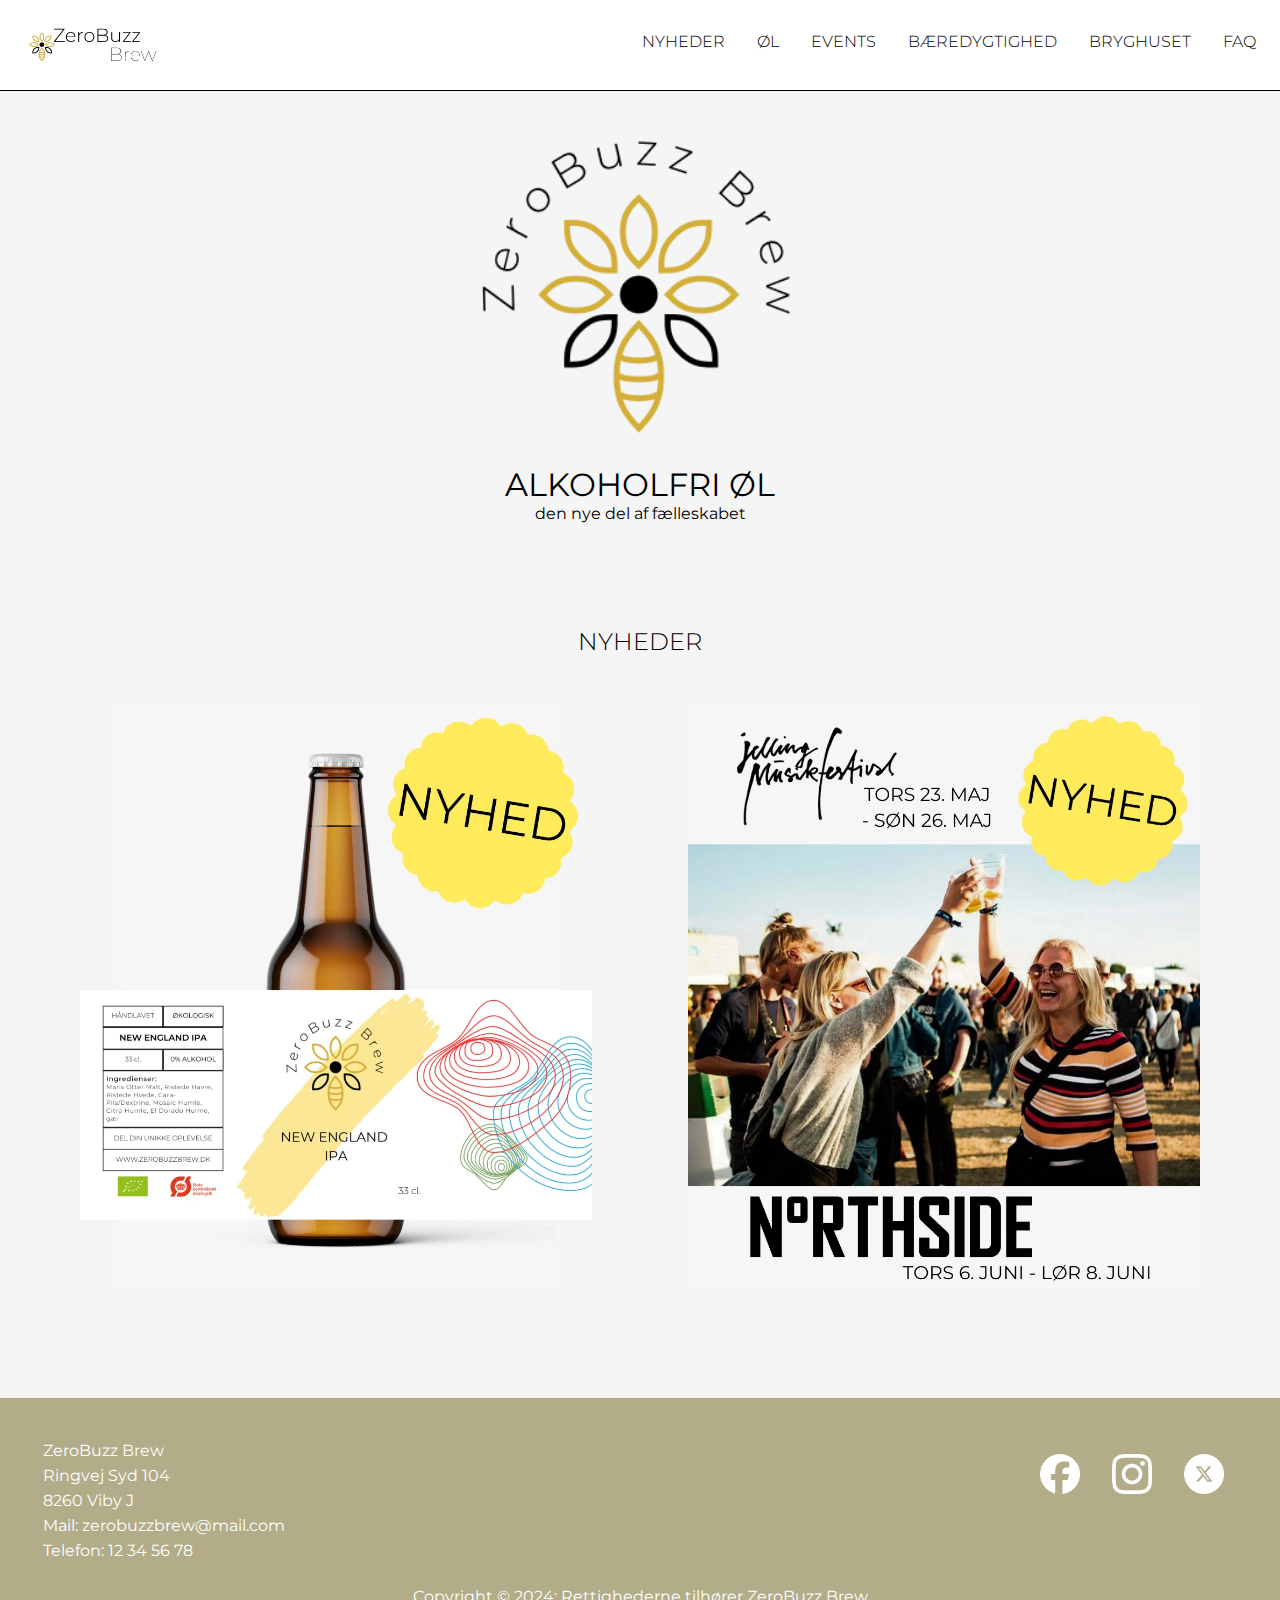
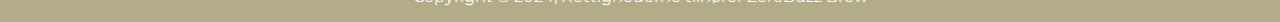
==== commit ca1e7741: "Søndag aften" ====
--- a/index.html
+++ b/index.html
@@ -58,11 +58,9 @@
 
     <section class="forside-nyhed">
         <h2>NYHEDER</h2>
-        <section class="slider-wrapper">
-            <section class="image-list">
-                <li><a href="beers.html"> <img src="images/nyhed-øl.webp" alt="Nyhed - new england ipa" class="image-item"></a></li>
-                <li><a href="#"> <img src="images/nyhed-festival.webp" alt="Nyhed - festival" class="image-item"></a></li>
-            </section>
+            <section class="forside-nyhed-billeder">
+                <li><a href="beers.html"><img src="images/nyhed-øl.webp" alt="Nyhed - øl" class="forside-nyhed-img"></a></li>
+                <li><a href="#"><img src="images/nyhed-festival.webp" alt="Nyhed - festival" class="forside-nyhed-img"></a></li>
         </section>
     </section>
 
--- a/css/style.css
+++ b/css/style.css
@@ -57,7 +57,7 @@
 /* placering af burgermenu - bar */
 .nav-toggle {
     position: absolute;
-    cursor: pointer;
+    cursor: pointer; /* Ændre mussen til et pointer */
     margin: 0rem 1rem; /* Luft over til siderne */
     right: 0; /* placerer elementet helt til højre */
     z-index: 1000; /* Sørger for, at burgermenu-ikonet vises over alt andet */
@@ -183,6 +183,7 @@
     flex-direction: row; /* Placerer elementerne i på række */ 
 }
 .footerSocialemedier img {
+    cursor: pointer; /* Ændre mussenmarkøren til en pegemarkør */
     width: 1.6rem; /* Definere størrelsen på ikonerne */
     height: auto;
     margin: 6px; /* Luft omrking hvert element */
@@ -211,12 +212,12 @@
 .forside-velkomst h1 {
     font-weight: 400; /* Skrifttykkelse */
 }
-
+/*  */
 .forside-nyhed {
     padding: 3rem 2rem 3.5rem 2rem; /* Afstand rundt om sectionen */
 }
 .forside-nyhed{
-    list-style: none;
+    list-style: none; /* Fjerner prikkerne fra listede elementer */
 }
 .forside-nyhed h2 {
     display: flex;
@@ -224,40 +225,32 @@
     font-weight: 300; /* Skriftykkelsen */
 }
 
-/* billed-slide */
-.image-list {
-    display: flex;
-    align-items: center;
-    justify-content: center;
-    width: 80%;
-}
-
-.slider-wrapper .image-list {
-    display: grid;
-    gap: 1.5rem;
-    overflow-x: auto;
-    scrollbar-width: 50%;
-    grid-template-columns: repeat(2,1fr);
-}
-
-.slider-wrapper .image-list .image-item {
-    width: 20.3rem;
-    height: 25rem;
-    object-fit: cover;
-}
-
+/* Styling af nyhed billederne */
+.forside-nyhed-billeder {
+    display: flex;
+    justify-content: center; /* Placerer elementeren i midten */
+    align-items: center; /* Placerer elementerne i midten */
+    flex-direction: column; /* Placerer elementerne i en kolonne */
+}
+
+.forside-nyhed-img {
+    width: 100%; /* Størrelsen på billederne */
+    padding: 1rem; /* Afstand rundt om billederne */
+    cursor: pointer; /* Ændre mussenmarkøren til en pegemarkør */
+}
 /*------------------------------------------------------------------------------------------*/
 /* ØL STYLING */
 
 /* Styling af velkomst billed */
 .billed-container-top {
-    position: relative;
+    position: relative; /* Har ikke styr på hvad dette betyder??? */
 }
 
 .billed-container-top img {
-    display: block;
-    width: 100%;
-    object-fit: cover;
+    display: block; /* Har ikke styr på hvad dette betyder??? */
+    width: 100%; /* Størrelsen på billedet */
+    object-fit: cover; /* Har ikke helt styr på hvad det betyder??? */
+    /* Ville gerne have at billedet kunne gøre lige som på Jakobsen - øl website, men kunne ikke regne ud hvordan det var gjort eller finde ud af hvordan jeg kunne gøre det :( */
 }
 
 /* Styling af tekst over billed */
@@ -317,16 +310,21 @@
     justify-content: center; /* Placerer tekstboksen i midten */
     text-align: center; /* Placere teksen i midten */
     padding: 3rem; /* Luft omkring tekstboksen */
-    font-weight: 500;
+    font-weight: 500; /* Tykkelsen på teksten */
+}
+/*  */
+.upcoming {
+    text-align: center; /* Placere teksten i midten af skærmen */
+    padding: 1.5rem; /* Afstand rundt omkring teksten */
+    cursor: pointer; /* Ændre mussenmarkøren til en pegemarkør */
 }
 
 /* events dele */
 .events-del {
-    width: 100%;
+    width: 100%; /* Størrelsen på elementerne */
     display: flex;
     flex-direction: column; /* Placerer elementerne i en kolonne */
-    padding: 1rem 1rem; /* Luft omkring */
-
+    padding: 1rem 1rem; /* Luft omkring elementerne */
 }
 
 .events-del img {
@@ -351,42 +349,42 @@
     justify-content: center; /* Placerer tekstboksen i midten */
     text-align: center; /* Placere teksen i midten */
     padding: 3rem; /* Luft omkring tekstboksen */
-    font-weight: 500;
+    font-weight: 500; /* Tykkelsen på teksten */
 }
 
 .brewery-history {
     display: flex;
-    flex-direction: column;
-    justify-content: center;
-    padding: 0 3rem 3rem 3rem;
+    flex-direction: column; /* Placerer elementerne i en kolonne */
+    justify-content: center; /* Placerer elementerne i midten */
+    padding: 0 3rem 3rem 3rem; /* Afstand rundt om  */
 }
 
 .brewery-history1 {
-    padding-bottom: 3.5rem;
+    padding-bottom: 3.5rem; /* Afstand til næste element under */
 }
 
 .brewery-history h4 {
-    text-align:left;
-    font-weight: 600;
-    font-style: bold;
+    text-align:left; /* Placerer overskriften til venstre */
+    font-weight: 600; /* Tykkelsen på overskriften */
+    font-style: bold; /* Gør teksten tyk */
 }
 
 .brewery-history p {
-    font-weight: 200;
-    padding-top: 1rem;
-    padding-bottom: 2rem;
+    font-weight: 200; /* Tykkelsen på teksten */
+    padding-top: 1rem; /* Afstand til forrige element over */
+    padding-bottom: 2rem; /* Afstand til næste element under */
 }
 
 .brewery-img1 {
-    width: 100%;
-    padding-bottom: 1.5rem;
-    border-radius: 1.75rem 6rem 0 6rem;
+    width: 100%; /* Størrelsen på billedet */
+    padding-bottom: 1.5rem; /* Afstand til næste element under */
+    border-radius: 1.75rem 6rem 0 6rem; /* Afrundede kanter */
 }
 
 .brewery-img2 {
-    width: 100%;
-    padding-bottom: 1.5rem;
-    border-radius: 6rem 1.75rem 6rem 0;
+    width: 100%; /* Størrelsen på billedet */
+    padding-bottom: 1.5rem; /* Afstand til næste element under */
+    border-radius: 6rem 1.75rem 6rem 0; /* Afrundede kanter */
 }
 
 /*------------------------------------------------------------------------------------------*/
@@ -403,7 +401,7 @@
         margin: 3px;  /* Luften omkring elementerne */
     }
     footer {
-        font-size: 0.5rem;
+        font-size: 0.5rem; /* Tekststørrelsen */
     }
 }
 
@@ -411,8 +409,10 @@
 @media only screen and (max-width: 425px) {
  /* FOOTER */
     footer {
-        font-size: 0.8rem;
-    }
+        font-size: 0.8rem; /* Tekststørrelsen */
+    }
+
+    
  /* ØL */
     .overlay-bodytext {
         display: none; /* Fjerne teksten, da jeg synes det ikke passer til mobil layout */
@@ -423,7 +423,7 @@
 
 /* FOR DESKTOP VIEW */
 @media only screen and (min-width: 768px) {
- /* STYLING AF NAVIGATION */
+ /* NAVIGATION */
     nav {
         border-bottom: 0.5px solid var(--sort);  /* Placere en streg under header */
     }
@@ -432,12 +432,12 @@
     }
 
     .nav-menu {
+        /* styling af navigationsbar */
         flex-direction: row; /* ændrer opstilling/retning på listede elementer i nav */
-        /* styling af navigationsbar */
         display: flex;
         right: 0; /* placerer elementet helt til højre */
         margin: 0.5rem; /* Afstand omkring */
-        z-index: 100;
+        z-index: 100; /* Har ingen ide om hvad det betyder??? */
     }
 
     .dropdown-styling {
@@ -454,17 +454,22 @@
         font-size: 0.9rem; /* tilpasser tekst størrelsen skærmstørrelsen */
     }
 
+
+ /* FOOTER */
+    .footerSocialemedier img {
+        width: 2rem; /* Størrelsen af ikonerne */
+        margin: 0.75rem; /* Afstanden rundt om ikonerne  */
+    }
+
+
  /* FORSIDE */
-    
     .forside-logo {
-        width: 35%;
-    }
-
-    .slider-wrapper .image-list {
-        gap: 3rem;
-    }
-
-
+        width: 35%; /* Størrelsen på logo */
+    }
+
+    .forside-nyhed-billeder {
+        flex-direction: row; /* Placerer nyhedsbillederne på en række */
+    }
 
 
  /* ØL */
@@ -492,8 +497,8 @@
         padding: 2rem; /* Luft omkring teksten */
     }
 
+
  /* EVENTS */
-
     /* Events dele */
     .events-row {
         display: flex;
@@ -508,21 +513,39 @@
     .events-description {
         padding: 2rem; /* Luft omkring teksten */
     }
+
+
  /* BREWERY */
     .brewery-history img {
-        width: 75%;
+        width: 75%; /* Størrelsen på billederne */
         display: flex;
-        align-self: center;
-        padding-bottom: 2.5rem;
+        align-self: center; /* Placerer billederne i midten */
+        padding-bottom: 2.5rem; /* Afstand til næste element under */
     }
 }
 
 
 
 @media only screen and (min-width: 769px) {
+ /* NAVIGATION */
     a {
         font-size: 1rem; /* tilpasser tekst størrelsen skærmstørrelsen */
     }
+
+
+ /* FOOTER */
+    .footerSocialemedier img {
+        width: 2.5rem; /* Størrelsen på ikonerne */
+        margin: 1rem; /* Afstanden rundt om ikonerne */
+    }
+
+
+ /* FORSIDE */
+    .forside-nyhed-img {
+        padding: 3rem; /* Afstand rundt om billeder */
+
+    }
+
 
  /* ØL */
     .overlay-heading {
@@ -544,6 +567,7 @@
     .products-gallery {
         width: 25%; /* Størrelsen på elementerne */
     }
+
 
  /* EVENTS */
     /* events dele */
@@ -557,11 +581,12 @@
         width: 25%; /* Størrelsen på elementerne */
     }
 
+
  /* BREWERY */
     .brewery-history img {
-        width: 65%;
-        display: flex;
-        align-self: center;
-        padding-bottom: 2.5rem;
+        width: 65%; /* Størrelsen på billederne */
+        display: flex; 
+        align-self: center; /* Placerer billederne i midten */
+        padding-bottom: 2.5rem; /* Afstand til næste element under */
     }   
 }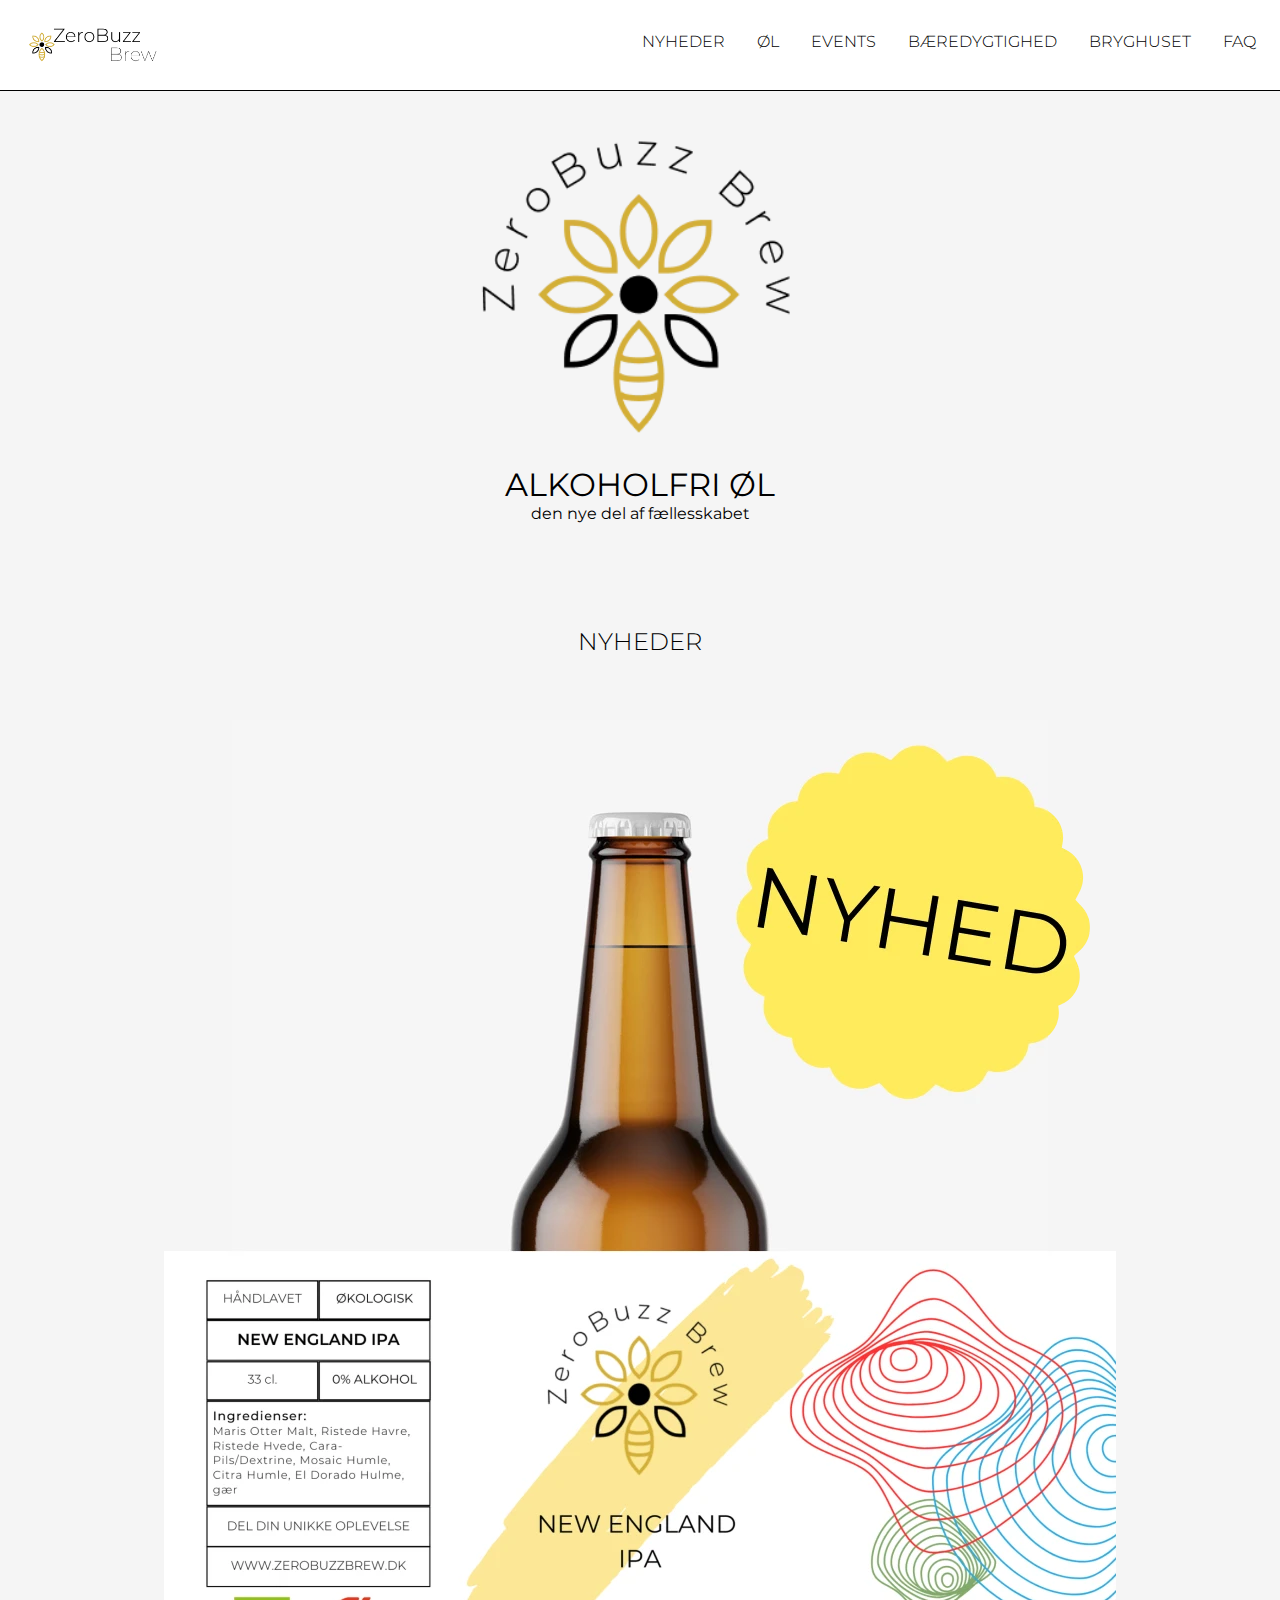
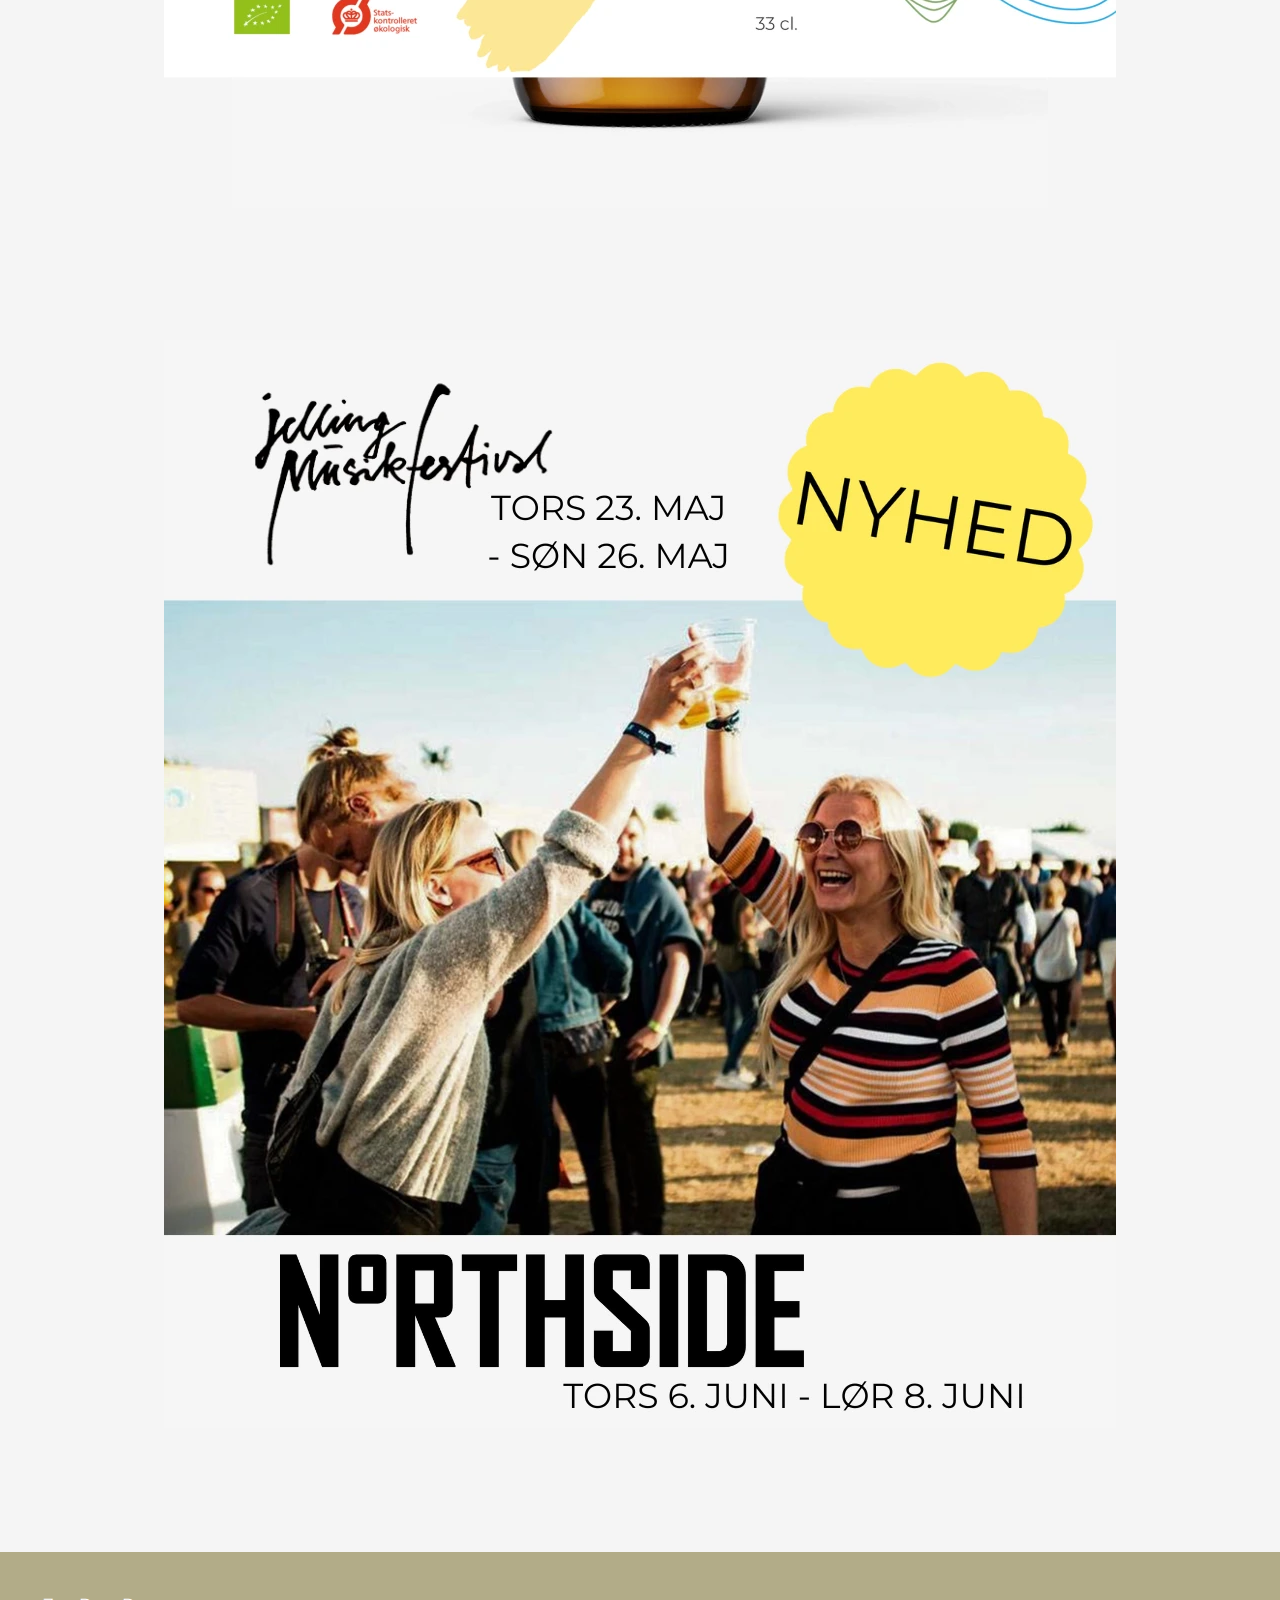
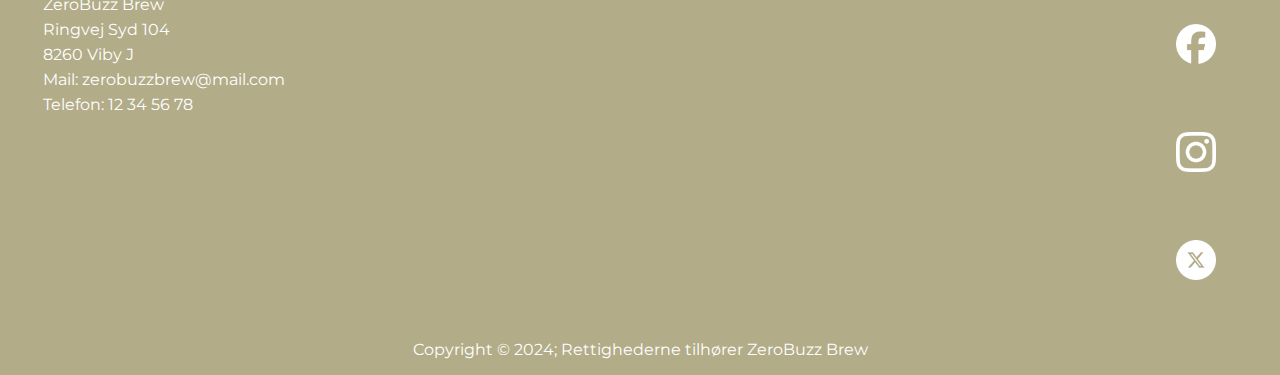
==== commit bcb00701: "tirsdag aften" ====
--- a/index.html
+++ b/index.html
@@ -7,7 +7,7 @@
     <link rel="stylesheet" href="css/style.css">
     <meta name="description" content="ZeroBuzz Brew
     bedste alkoholfri øl. ZeroBuzz Brew er et mikrobryggeri, som specialisere i alkoholfri øl.">
-    <link rel="shortcut icon" href="#">
+    <link rel="shortcut icon" href="images/ikon.webp">
 
     <!-- Google font  - Montserrat -->
     <style>
@@ -26,13 +26,13 @@
         <input type="checkbox" id="nav-checkbox" class="nav-checkbox"> <!--id skal bruges til checkboksens funktion, class skal style elementerne -->
     
         <!-- Burgerbar ikon -->
-        <label for="nav-checkbox" class="nav-toggle">
+        <section for="nav-checkbox" class="nav-toggle">
                 <section class="burgermenu-knap menu" onclick="myFunction(this)">
                     <section class="bar1"></section>
                     <section class="bar2"></section>
                     <section class="bar3"></section>
-            </section></button>
-        </label>
+            </section>
+        </section>
          
         <ul class="nav-menu"> <!-- burgermenu class-->
             <li><a href="index.html"> <!-- Logo, på linje med nav -->
@@ -53,14 +53,16 @@
     <section class="forside-velkomst">
         <img src="images/stor-logo.webp" alt="stor-logo" class="forside-logo">
         <h1>ALKOHOLFRI ØL </h1>
-        <p>den nye del af fælleskabet</p>
+        <p>den nye del af fællesskabet</p>
     </section>
 
     <section class="forside-nyhed">
         <h2>NYHEDER</h2>
             <section class="forside-nyhed-billeder">
-                <li><a href="beers.html"><img src="images/nyhed-øl.webp" alt="Nyhed - øl" class="forside-nyhed-img"></a></li>
-                <li><a href="#"><img src="images/nyhed-festival.webp" alt="Nyhed - festival" class="forside-nyhed-img"></a></li>
+                <ul>
+                    <li><a href="beers.html"><img src="images/nyhed-øl.webp" alt="Nyhed - øl" class="forside-nyhed-img"></a></li>
+                    <li><a href="#"><img src="images/nyhed-festival.webp" alt="Nyhed - festival" class="forside-nyhed-img"></a></li>
+                </ul>
         </section>
     </section>
 
@@ -85,15 +87,17 @@
         </section>
 
         <section class="footerSocialemedier">
-            <li><a class="footer" href="#">
-                <img src="images/facebook-icon.webp" alt="facebook-icon">
-            </a></li>
-            <li><a class="footer" href="#">
-                <img src="images/instagram-icon.webp" alt="instagram-icon">
-            </a></li> 
-            <li><a class="footer" href="#">
-                <img src="images/x-icon.webp" alt="x-icon">
-            </a></li>
+            <ul>
+                <li><a class="footer" href="#">
+                    <img src="images/facebook-icon.webp" alt="facebook-icon">
+                </a></li>
+                <li><a class="footer" href="#">
+                    <img src="images/instagram-icon.webp" alt="instagram-icon">
+                </a></li> 
+                <li><a class="footer" href="#">
+                    <img src="images/x-icon.webp" alt="x-icon">
+                </a></li>
+            </ul>    
         </section>
     </section>
 
